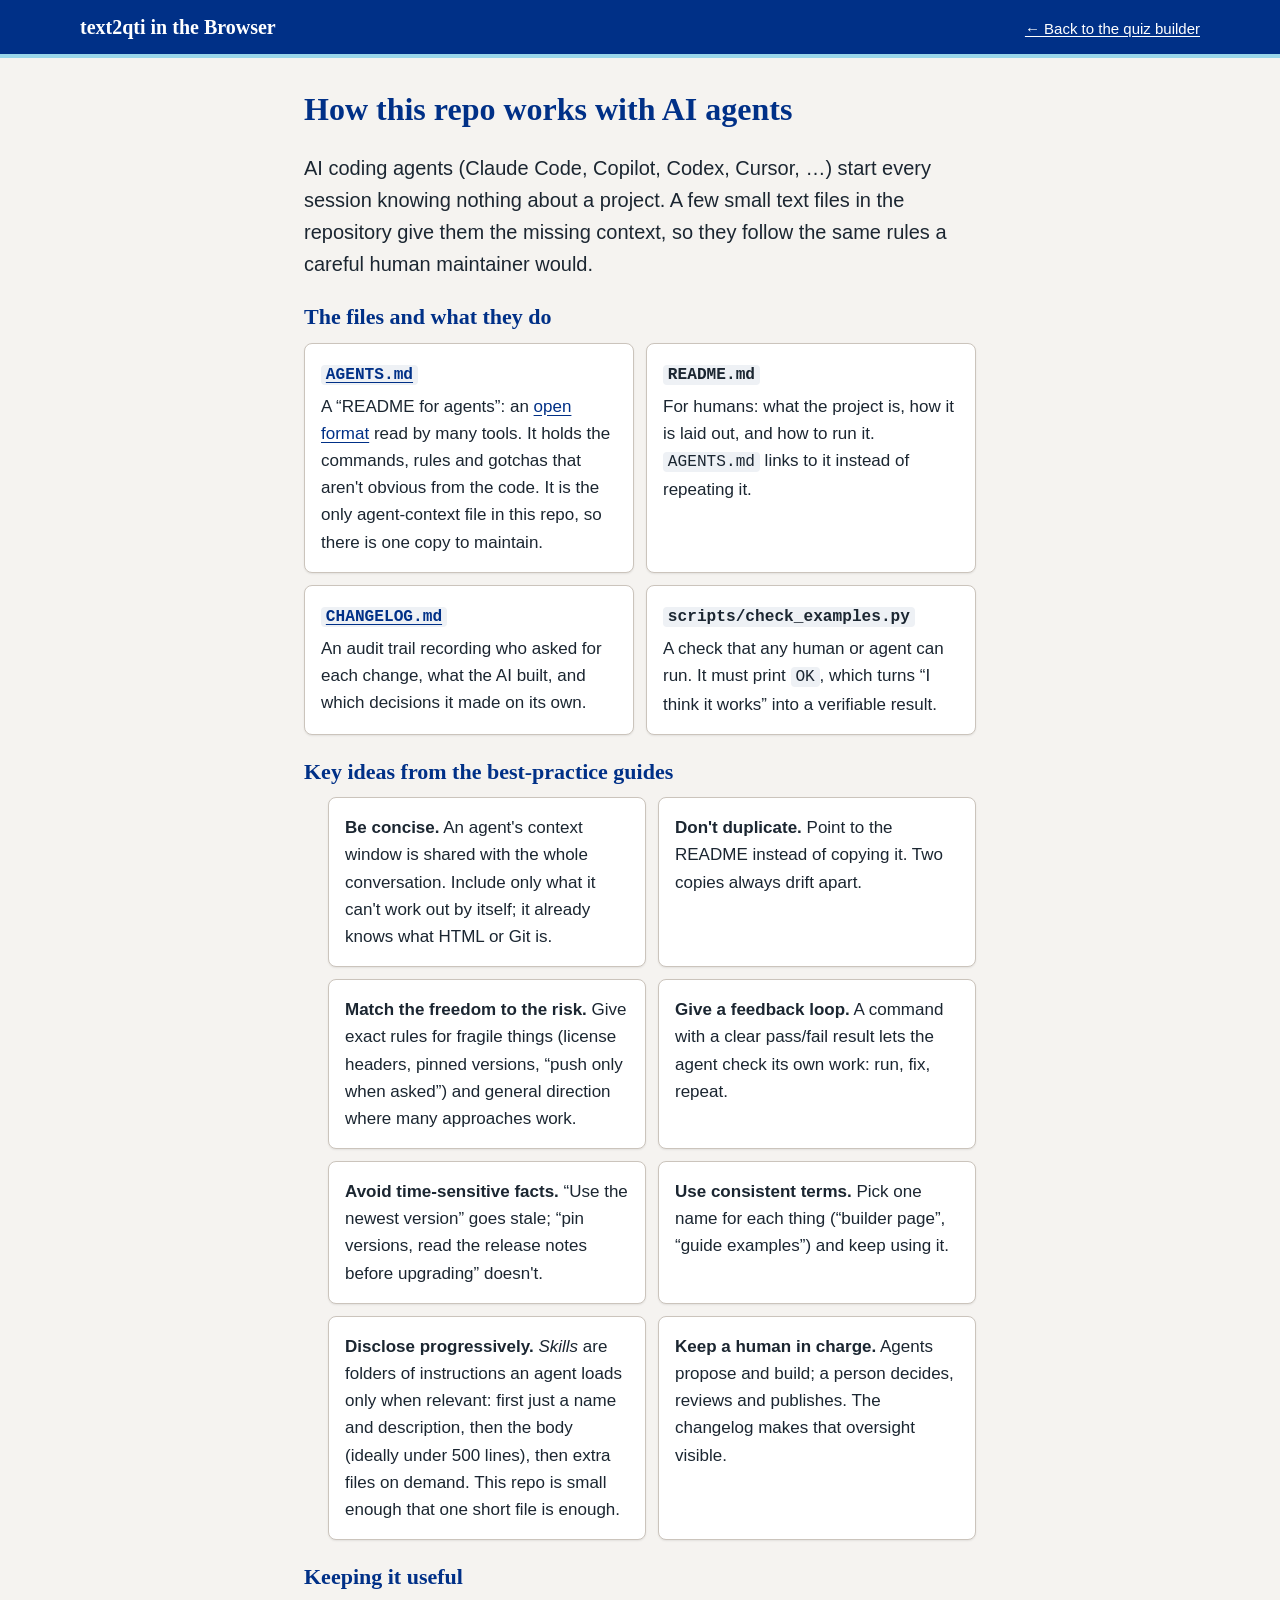
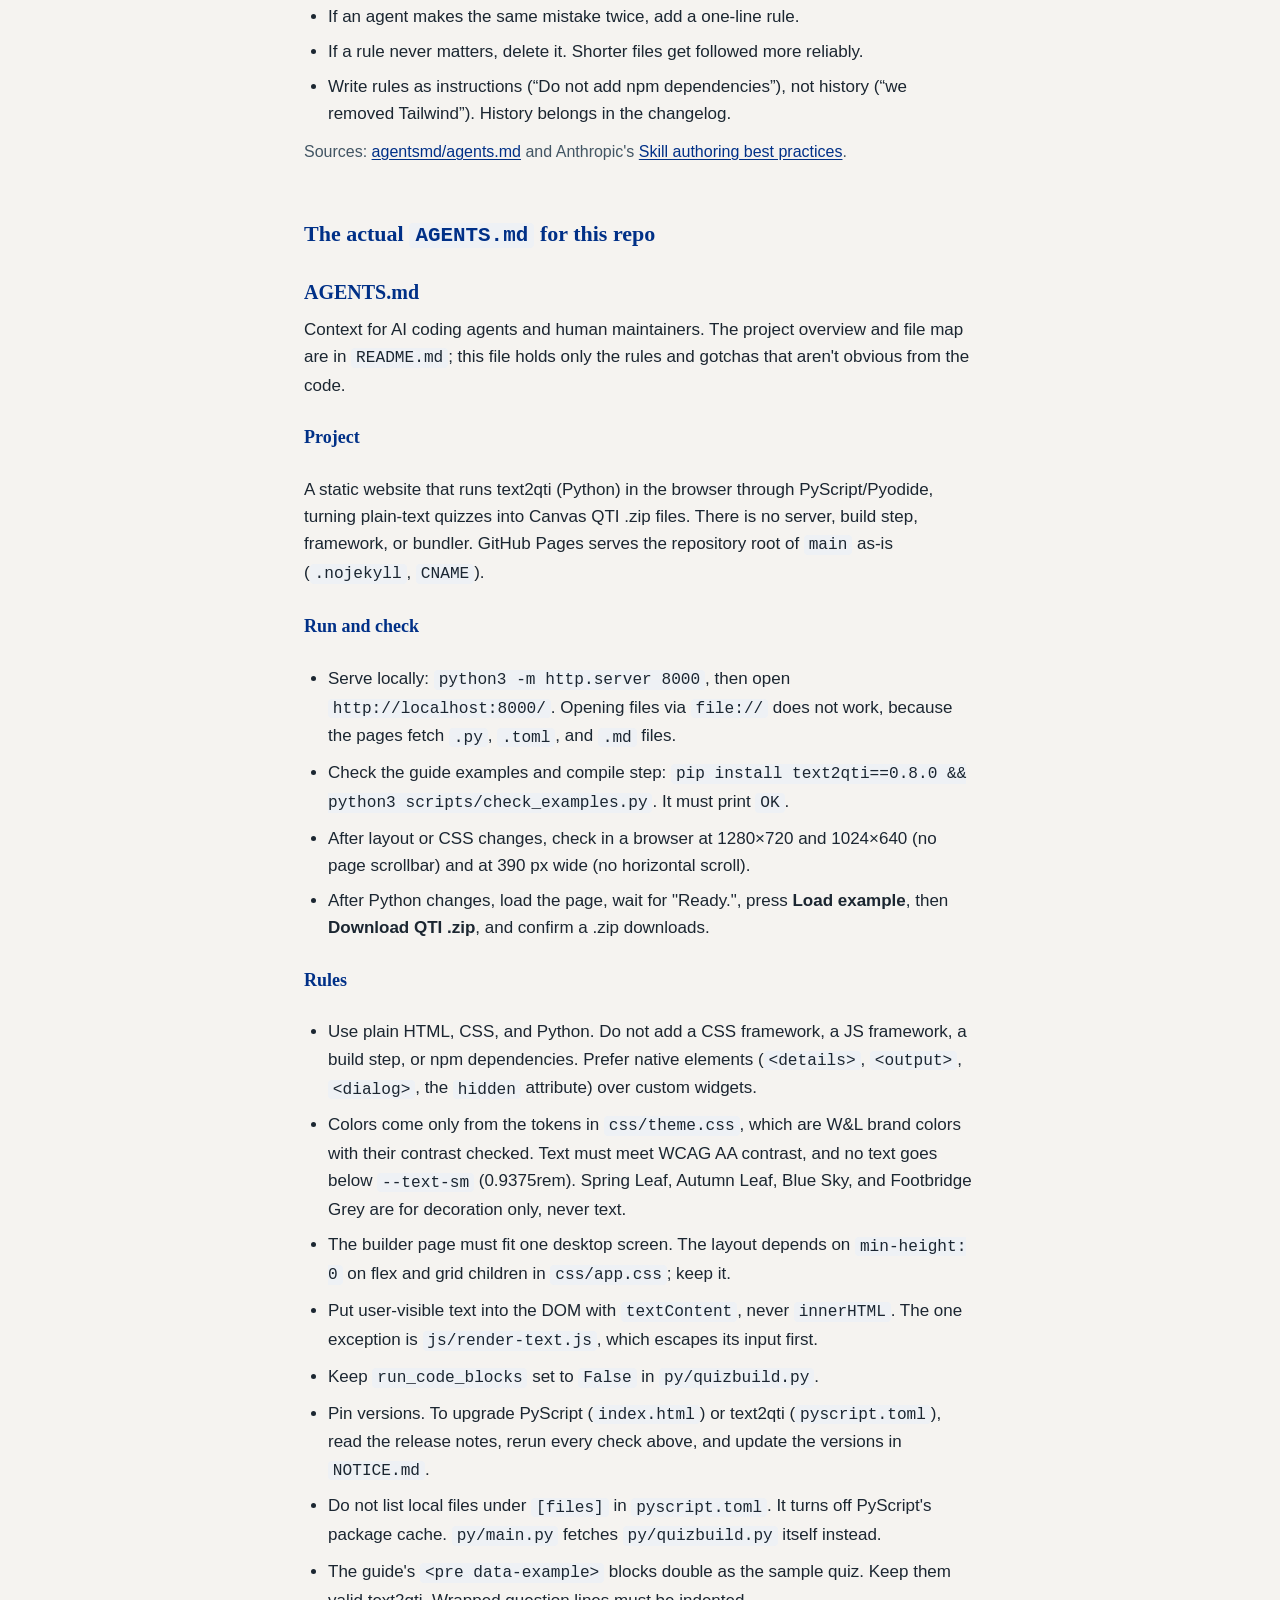
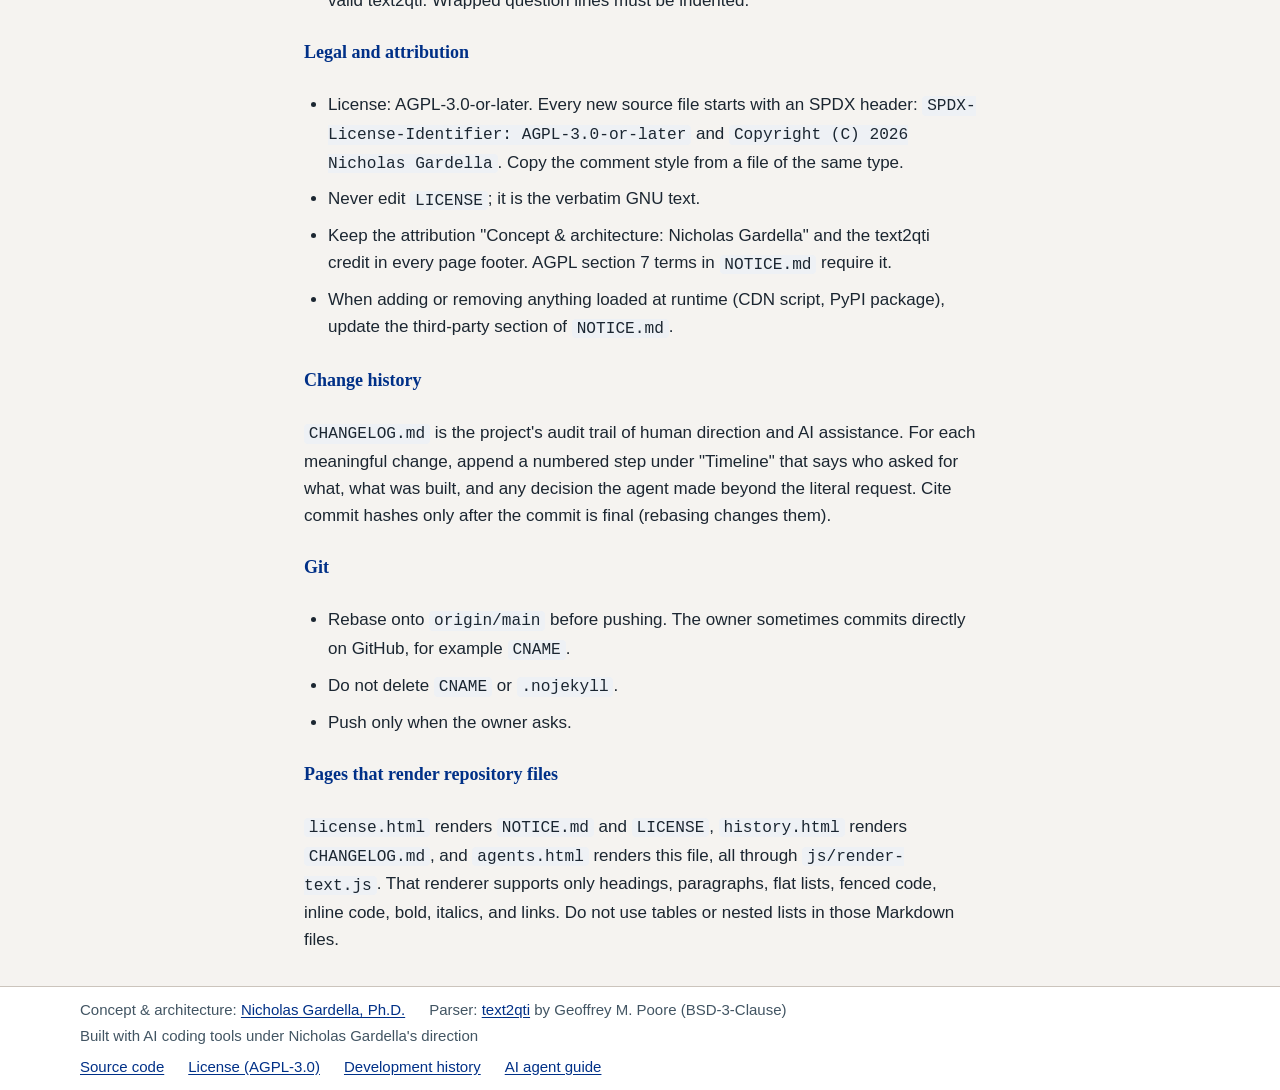
==== agents.html @ b8a6919c "Add AGENTS.md, example check script, and student agent guide page - AGENTS.md (agents.md format): le" ====
<!DOCTYPE html>
<!-- SPDX-License-Identifier: AGPL-3.0-or-later · Copyright (C) 2026 Nicholas Gardella -->
<html lang="en">
<head>
    <meta charset="UTF-8">
    <meta name="viewport" content="width=device-width, initial-scale=1">
    <title>How This Repo Works with AI Agents — text2qti in the Browser</title>
    <meta name="description" content="A student-friendly guide to AGENTS.md and agent skills: what they are, the best practices behind them, and how this repository uses them.">
    <link rel="stylesheet" href="css/theme.css">
    <link rel="stylesheet" href="css/doc.css">
    <script type="module" src="js/render-text.js"></script>
</head>
<body>
    <a class="skip-link" href="#content">Skip to content</a>

    <header class="site-header">
        <div class="site-header__inner">
            <p class="site-header__title"><a href="index.html">text2qti in the Browser</a></p>
            <p><a href="index.html">← Back to the quiz builder</a></p>
        </div>
    </header>

    <!-- Static summary for students, followed by the real AGENTS.md rendered
         by js/render-text.js (headings shifted down so this page keeps one <h1>). -->
    <main id="content" class="doc">
        <h1>How this repo works with AI agents</h1>

        <p class="doc__lede">AI coding agents (Claude Code, Copilot, Codex, Cursor, …) start every session knowing nothing about a project. A few small text files in the repository give them the missing context, so they follow the same rules a careful human maintainer would.</p>

        <section aria-labelledby="files">
            <h2 id="files">The files and what they do</h2>
            <dl class="points">
                <div class="card">
                    <dt><a href="AGENTS.md"><code>AGENTS.md</code></a></dt>
                    <dd>A “README for agents”: an <a href="https://agents.md/">open format</a> read by many tools. It holds the commands, rules and gotchas that aren't obvious from the code. It is the only agent-context file in this repo, so there is one copy to maintain.</dd>
                </div>
                <div class="card">
                    <dt><code>README.md</code></dt>
                    <dd>For humans: what the project is, how it is laid out, and how to run it. <code>AGENTS.md</code> links to it instead of repeating it.</dd>
                </div>
                <div class="card">
                    <dt><a href="history.html"><code>CHANGELOG.md</code></a></dt>
                    <dd>An audit trail recording who asked for each change, what the AI built, and which decisions it made on its own.</dd>
                </div>
                <div class="card">
                    <dt><code>scripts/check_examples.py</code></dt>
                    <dd>A check that any human or agent can run. It must print <code>OK</code>, which turns “I think it works” into a verifiable result.</dd>
                </div>
            </dl>
        </section>

        <section aria-labelledby="practices">
            <h2 id="practices">Key ideas from the best-practice guides</h2>
            <ul class="points">
                <li class="card"><strong>Be concise.</strong> An agent's context window is shared with the whole conversation. Include only what it can't work out by itself; it already knows what HTML or Git is.</li>
                <li class="card"><strong>Don't duplicate.</strong> Point to the README instead of copying it. Two copies always drift apart.</li>
                <li class="card"><strong>Match the freedom to the risk.</strong> Give exact rules for fragile things (license headers, pinned versions, “push only when asked”) and general direction where many approaches work.</li>
                <li class="card"><strong>Give a feedback loop.</strong> A command with a clear pass/fail result lets the agent check its own work: run, fix, repeat.</li>
                <li class="card"><strong>Avoid time-sensitive facts.</strong> “Use the newest version” goes stale; “pin versions, read the release notes before upgrading” doesn't.</li>
                <li class="card"><strong>Use consistent terms.</strong> Pick one name for each thing (“builder page”, “guide examples”) and keep using it.</li>
                <li class="card"><strong>Disclose progressively.</strong> <em>Skills</em> are folders of instructions an agent loads only when relevant: first just a name and description, then the body (ideally under 500 lines), then extra files on demand. This repo is small enough that one short file is enough.</li>
                <li class="card"><strong>Keep a human in charge.</strong> Agents propose and build; a person decides, reviews and publishes. The changelog makes that oversight visible.</li>
            </ul>
        </section>

        <section aria-labelledby="maintain">
            <h2 id="maintain">Keeping it useful</h2>
            <ul>
                <li>If an agent makes the same mistake twice, add a one-line rule.</li>
                <li>If a rule never matters, delete it. Shorter files get followed more reliably.</li>
                <li>Write rules as instructions (“Do not add npm dependencies”), not history (“we removed Tailwind”). History belongs in the changelog.</li>
            </ul>
            <p class="doc__note">Sources: <a href="https://github.com/agentsmd/agents.md">agentsmd/agents.md</a> and Anthropic's <a href="https://platform.claude.com/docs/en/agents-and-tools/agent-skills/best-practices">Skill authoring best practices</a>.</p>
        </section>

        <section class="rendered" aria-labelledby="actual-file">
            <h2 id="actual-file">The actual <code>AGENTS.md</code> for this repo</h2>
            <div data-render-src="AGENTS.md" data-render-format="markdown" data-heading-offset="2" aria-busy="true">
                <p>Loading… If this text doesn't change, read <a href="AGENTS.md">AGENTS.md</a> directly.</p>
            </div>
        </section>
    </main>

    <footer class="site-footer">
        <div class="site-footer__inner">
            <ul>
                <li>Concept &amp; architecture: <a href="https://n.gardella.cc/">Nicholas Gardella, Ph.D.</a></li>
                <li>Parser: <a href="https://github.com/gpoore/text2qti">text2qti</a> by Geoffrey M. Poore (BSD-3-Clause)</li>
                <li>Built with AI coding tools under Nicholas Gardella's direction</li>
            </ul>
            <ul aria-label="Project links">
                <li><a href="https://github.com/njg4ne/text2qti">Source code</a></li>
                <li><a href="license.html">License (AGPL-3.0)</a></li>
                <li><a href="history.html">Development history</a></li>
                <li><a href="agents.html">AI agent guide</a></li>
            </ul>
        </div>
    </footer>
</body>
</html>
---- css/theme.css ----
/* SPDX-License-Identifier: AGPL-3.0-or-later · Copyright (C) 2026 Nicholas Gardella */
/*
 * theme.css — shared look and feel for every page on the site.
 *
 * Colors come from the Washington and Lee brand guide
 * (my.wlu.edu → Brand Guide → Color and Typography). Raw brand colors are
 * declared once as --wl-* tokens; everything else uses *semantic* tokens
 * (--color-text, --color-link, ...) so a page never hard-codes a hex value.
 *
 * Contrast notes (WCAG 2.2, measured against white unless noted):
 *   W&L Blue  #003087  ~12.6:1  body links, primary button, header background
 *   Slate     #425563   ~7.6:1  secondary text
 *   Brick     #861F41   ~9.6:1  error text
 *   Cannan    #00843D   ~4.8:1  success text (AA for normal text)
 *   Blue Ridge #0076A8  ~4.9:1  focus ring (non-text needs 3:1)
 *   Liberty Hall Grey #707372 ~4.8:1  form-control borders (non-text needs 3:1)
 *   Spring Leaf, Autumn Leaf, Blue Sky and Footbridge Grey fail as text on
 *   white, so they are only used as decorative accents / tinted backgrounds.
 *
 * Typography: the brand's primary face is Palatino (headings); Arial is the
 * approved sans-serif substitute (body/UI). Sizes never drop below 1rem for
 * reading text or 0.9375rem (15px) for secondary text.
 */

/* ---------- Tokens ---------- */
:root {
  /* Brand palette (primary) */
  --wl-blue: #003087;
  --wl-liberty-grey: #707372;
  /* Brand palette (secondary — keep under ~50% of any design) */
  --wl-slate: #425563;
  --wl-brick: #861f41;
  --wl-blue-ridge: #0076a8;
  --wl-cannan-green: #00843d;
  --wl-autumn-leaf: #f0b323;
  --wl-blue-sky: #99d6ea;
  --wl-footbridge-grey: #cbc4bc;

  /* Semantic colors */
  --color-bg: #f5f3f0;          /* very light tint of Footbridge Grey */
  --color-surface: #ffffff;
  --color-text: #1b2631;        /* near-black, slate-leaning */
  --color-text-muted: var(--wl-slate);
  --color-link: var(--wl-blue);
  --color-border: var(--wl-footbridge-grey);   /* decorative dividers */
  --color-control-border: var(--wl-liberty-grey); /* inputs: needs 3:1 */
  --color-focus: var(--wl-blue-ridge);
  --color-code-bg: #eef1f5;
  --color-header-bg: var(--wl-blue);
  --color-header-text: #ffffff;
  --color-header-accent: var(--wl-blue-sky);
  --color-success: var(--wl-cannan-green);
  --color-error: var(--wl-brick);
  --color-error-bg: #f9edf1;
  --color-warning-bg: #fdf4dc;
  --color-warning-edge: var(--wl-autumn-leaf);
  --color-info-bg: #e9f5fa;
  --color-info-edge: var(--wl-blue-ridge);

  /* Type */
  --font-heading: Palatino, "Palatino Linotype", "Book Antiqua", "URW Palladio L", "Times New Roman", serif;
  --font-body: Arial, "Helvetica Neue", Helvetica, sans-serif;
  --font-mono: ui-monospace, "SF Mono", Menlo, Consolas, "Liberation Mono", monospace;
  --text-sm: 0.9375rem;  /* smallest size used anywhere */
  --text-base: 1rem;
  --text-lg: 1.25rem;
  --text-xl: 1.625rem;

  /* Spacing scale (one place to tune density) */
  --space-1: 0.25rem;
  --space-2: 0.5rem;
  --space-3: 0.75rem;
  --space-4: 1rem;
  --space-5: 1.5rem;
  --space-6: 2rem;

  --radius: 0.5rem;
  --shadow: 0 1px 2px rgb(0 0 0 / 0.08);
  --page-max: 72rem;

  /* The brand is a light design; tell the UA so form controls match. */
  color-scheme: light;
}

/* ---------- Reset / base ---------- */
/* border-box everywhere so padding + border never push an element past its
   container (the old page's source of stray scrollbars). */
*,
*::before,
*::after {
  box-sizing: border-box;
}

html {
  -webkit-text-size-adjust: 100%;
  text-size-adjust: 100%;
}

body {
  margin: 0;
  background: var(--color-bg);
  color: var(--color-text);
  font-family: var(--font-body);
  font-size: var(--text-base);
  line-height: 1.5;
}

h1,
h2,
h3 {
  font-family: var(--font-heading);
  line-height: 1.2;
  margin: 0;
}

p,
ol,
ul,
pre {
  margin: 0;
}

a {
  color: var(--color-link);
  text-underline-offset: 0.15em;
}
a:hover {
  text-decoration-thickness: 2px;
}

/* One consistent, highly visible focus indicator for keyboard users. */
:focus-visible {
  outline: 3px solid var(--color-focus);
  outline-offset: 2px;
}

code,
pre,
kbd,
textarea {
  font-family: var(--font-mono);
}

code,
kbd {
  font-size: 0.95em;
  background: var(--color-code-bg);
  border-radius: 0.25rem;
  padding: 0.05em 0.3em;
}

pre {
  font-size: var(--text-sm);
  background: var(--color-code-bg);
  border-radius: var(--radius);
  padding: var(--space-3);
  overflow-x: auto;      /* long lines scroll inside the block, not the page */
  white-space: pre;
}

/* Visually hidden but still announced by screen readers. */
.visually-hidden {
  position: absolute;
  width: 1px;
  height: 1px;
  overflow: hidden;
  clip-path: inset(50%);
  white-space: nowrap;
}

.skip-link {
  position: absolute;
  left: var(--space-4);
  top: -10rem;
  z-index: 10;
  background: var(--color-surface);
  padding: var(--space-2) var(--space-4);
  border-radius: var(--radius);
}
.skip-link:focus {
  top: var(--space-2);
}

/* ---------- Site header / footer (shared by all pages) ---------- */
.site-header {
  background: var(--color-header-bg);
  color: var(--color-header-text);
  border-bottom: 4px solid var(--color-header-accent);
}

.site-header__inner,
.site-footer__inner {
  max-width: var(--page-max);
  margin-inline: auto;
  padding: var(--space-3) var(--space-4);
  display: flex;
  flex-wrap: wrap;
  align-items: baseline;
  justify-content: space-between;
  gap: var(--space-2) var(--space-5);
}

.site-header h1 {
  font-size: var(--text-xl);
}

.site-header a {
  color: inherit;
}

.site-header p {
  font-size: var(--text-sm);
}

.site-footer {
  border-top: 1px solid var(--color-border);
  background: var(--color-surface);
  color: var(--color-text-muted);
  font-size: var(--text-sm);
}

.site-footer ul {
  list-style: none;
  padding: 0;
  display: flex;
  flex-wrap: wrap;
  gap: var(--space-1) var(--space-5);
}

/* ---------- Reusable pieces ---------- */
.card {
  background: var(--color-surface);
  border: 1px solid var(--color-border);
  border-radius: var(--radius);
  box-shadow: var(--shadow);
  padding: var(--space-4);
}

/* Callouts: tinted background + colored left edge. Text stays dark so the
   contrast never depends on the accent color. */
.callout {
  border-left: 4px solid var(--color-info-edge);
  background: var(--color-info-bg);
  border-radius: var(--radius);
  padding: var(--space-3) var(--space-4);
}
.callout--warning {
  border-left-color: var(--color-warning-edge);
  background: var(--color-warning-bg);
}
.callout > * + * {
  margin-top: var(--space-1);
}

.button {
  font: inherit;
  font-weight: 700;
  border-radius: var(--radius);
  padding: var(--space-2) var(--space-5);
  border: 2px solid var(--wl-blue);
  cursor: pointer;
  min-height: 2.75rem;   /* comfortable touch target */
}
.button--primary {
  background: var(--wl-blue);
  color: #fff;
}
.button--primary:hover:not(:disabled) {
  background: #00246a;
}
.button--secondary {
  background: var(--color-surface);
  color: var(--wl-blue);
}
.button--secondary:hover:not(:disabled) {
  background: var(--color-info-bg);
}
.button:disabled {
  cursor: progress;
  opacity: 0.6;
}

@media (prefers-reduced-motion: no-preference) {
  .button {
    transition: background-color 120ms ease;
  }
}
---- css/doc.css ----
/* SPDX-License-Identifier: AGPL-3.0-or-later · Copyright (C) 2026 Nicholas Gardella */
/*
 * doc.css — layout for long-form help pages (canvas-import.html).
 * Normal document flow: the page scrolls, and line length is capped at a
 * comfortable reading measure (~70 characters).
 */

.site-header .site-header__title {  /* beats `.site-header p` in theme.css */
  font-family: var(--font-heading);
  font-size: var(--text-lg);
  font-weight: 700;
}

.site-header__title a {
  text-decoration: none;
}

.doc {
  max-width: 44rem;
  margin-inline: auto;
  padding: var(--space-6) var(--space-4);
  display: flex;
  flex-direction: column;
  gap: var(--space-5);
  font-size: 1.0625rem;
  line-height: 1.6;
}

.doc h1 {
  font-size: 2rem;
  color: var(--wl-blue);
}

.doc h2 {
  font-size: 1.375rem;
  color: var(--wl-blue);
  margin-bottom: var(--space-2);
  /* Keep headings clear of the top edge when jumped to from the TOC. */
  scroll-margin-top: var(--space-4);
}

.doc section > * + * {
  margin-top: var(--space-3);
}

.doc ol,
.doc ul {
  padding-left: 1.5rem;
}

.doc li + li {
  margin-top: var(--space-2);
}

.doc__lede {
  font-size: var(--text-lg);
}

.doc__toc {
  border-left: 4px solid var(--wl-blue-sky);
  padding-left: var(--space-4);
}

.doc__toc h2 {
  font-family: var(--font-body);
  font-size: var(--text-base);
  color: var(--color-text);
}

.doc__note {
  color: var(--color-text-muted);
  font-size: var(--text-base);
}

.doc .button {
  display: inline-block;
  text-decoration: none;
}

@media (prefers-reduced-motion: no-preference) {
  html {
    scroll-behavior: smooth;
  }
}

/* ---------- Pages rendered from repository text (license.html, history.html) ---------- */
/* Flow spacing for content injected by js/render-text.js (at any depth,
   since the license text sits inside a wrapper <div>). */
.rendered :where(h1, h2, h3, h4, p, ul, ol, pre, details, div) + * {
  margin-top: var(--space-3);
}

.rendered h2,
.rendered h3 {
  margin-top: var(--space-6);
}

.rendered h3 {
  font-size: var(--text-lg);
  color: var(--wl-blue);
}

.rendered h4 {
  font-family: var(--font-heading);
  font-size: 1.125rem;
  color: var(--wl-blue);
  margin-top: var(--space-5);
  scroll-margin-top: var(--space-4);
}

/* License clauses like "a) ..." and sample notices are indented in the source. */
.rendered .indented {
  margin-left: var(--space-5);
  padding-left: var(--space-3);
  border-left: 2px solid var(--color-border);
}

.license-toc {
  background: var(--color-surface);
  border: 1px solid var(--color-border);
  border-radius: var(--radius);
  padding: var(--space-3) var(--space-4);
}

.license-toc summary {
  cursor: pointer;
  font-weight: 700;
}

.license-toc ol {
  list-style: none;
  padding-left: 0;
  margin-top: var(--space-2);
}

/* Long license lines wrap rather than forcing sideways scrolling. */
.rendered pre {
  white-space: pre-wrap;
}

/* ---------- Skimmable point grids (agents.html) ---------- */
.points {
  list-style: none;
  padding: 0;
  margin: 0;
  display: grid;
  grid-template-columns: repeat(auto-fit, minmax(min(100%, 18rem), 1fr));
  gap: var(--space-3);
}

.doc .points li + li {
  margin-top: 0;   /* the grid gap handles spacing */
}

.points dt {
  font-weight: 700;
}

.points dd {
  margin: var(--space-1) 0 0;
}
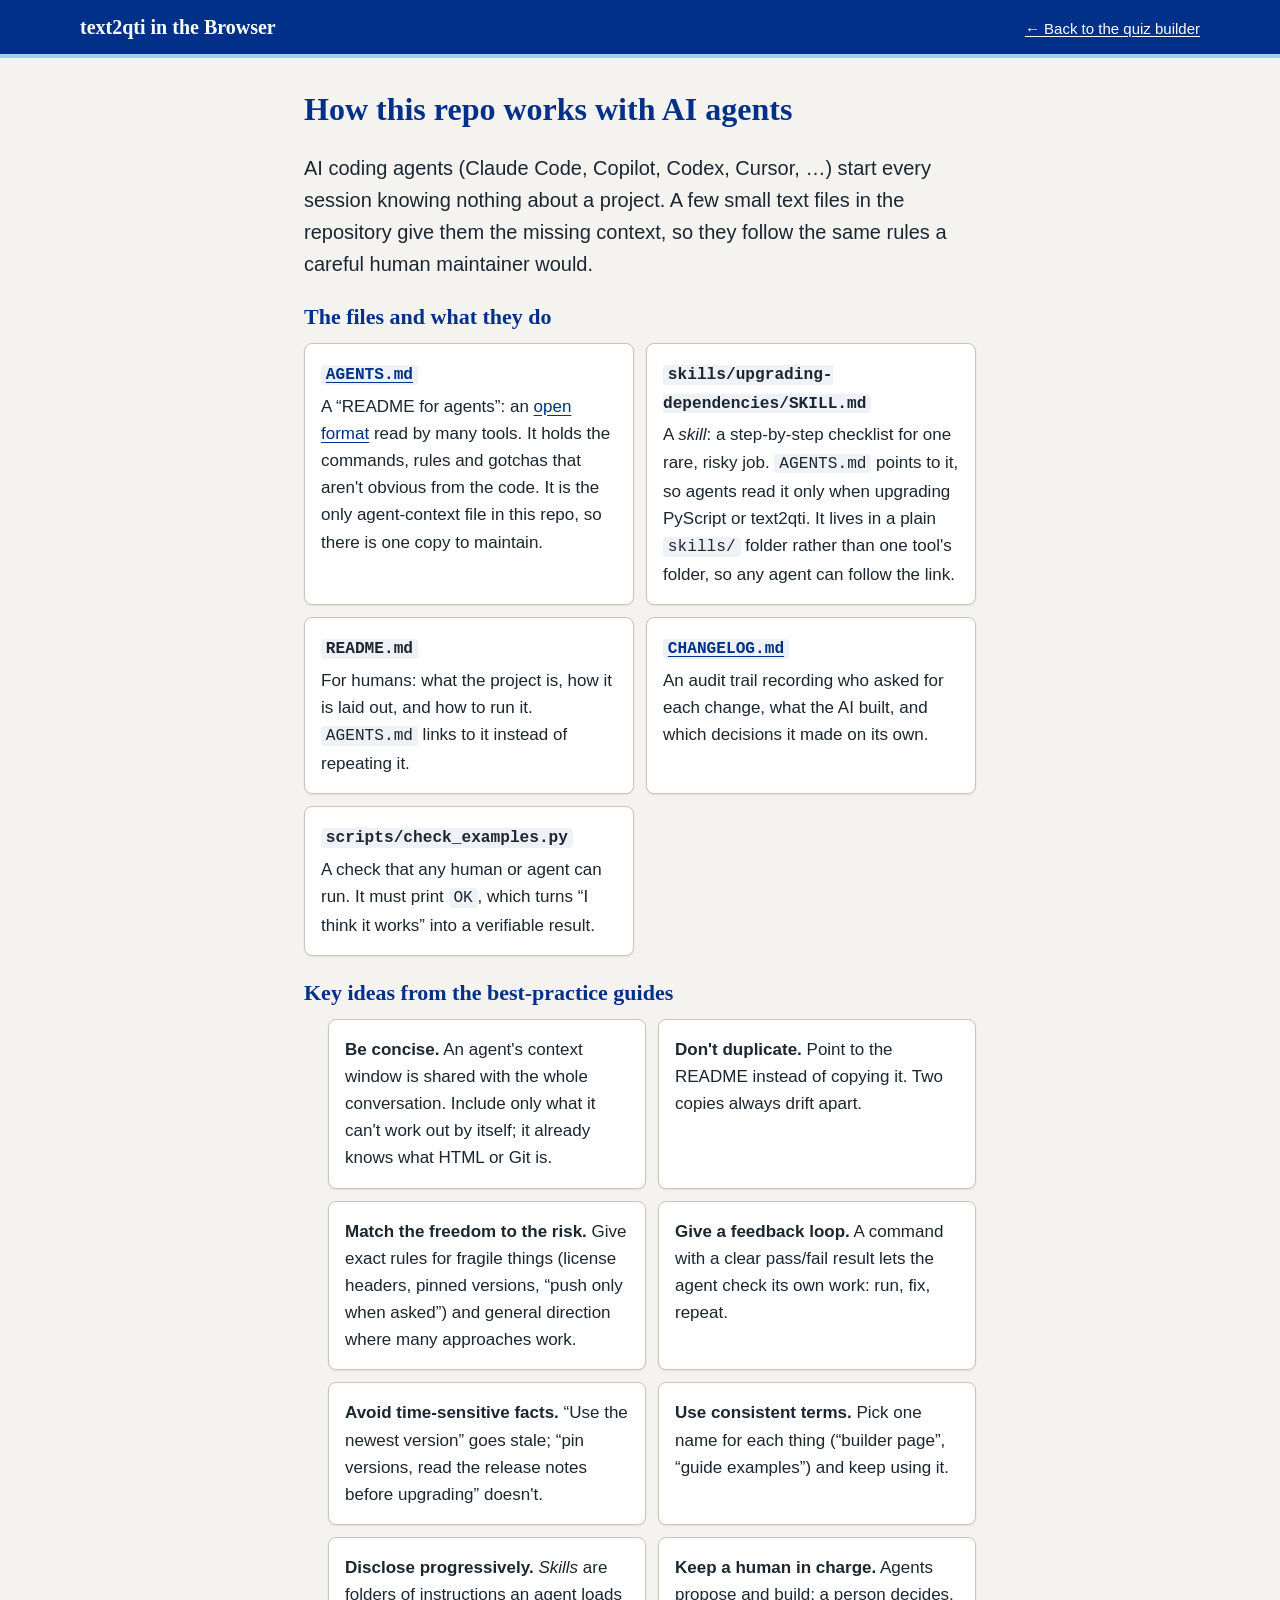
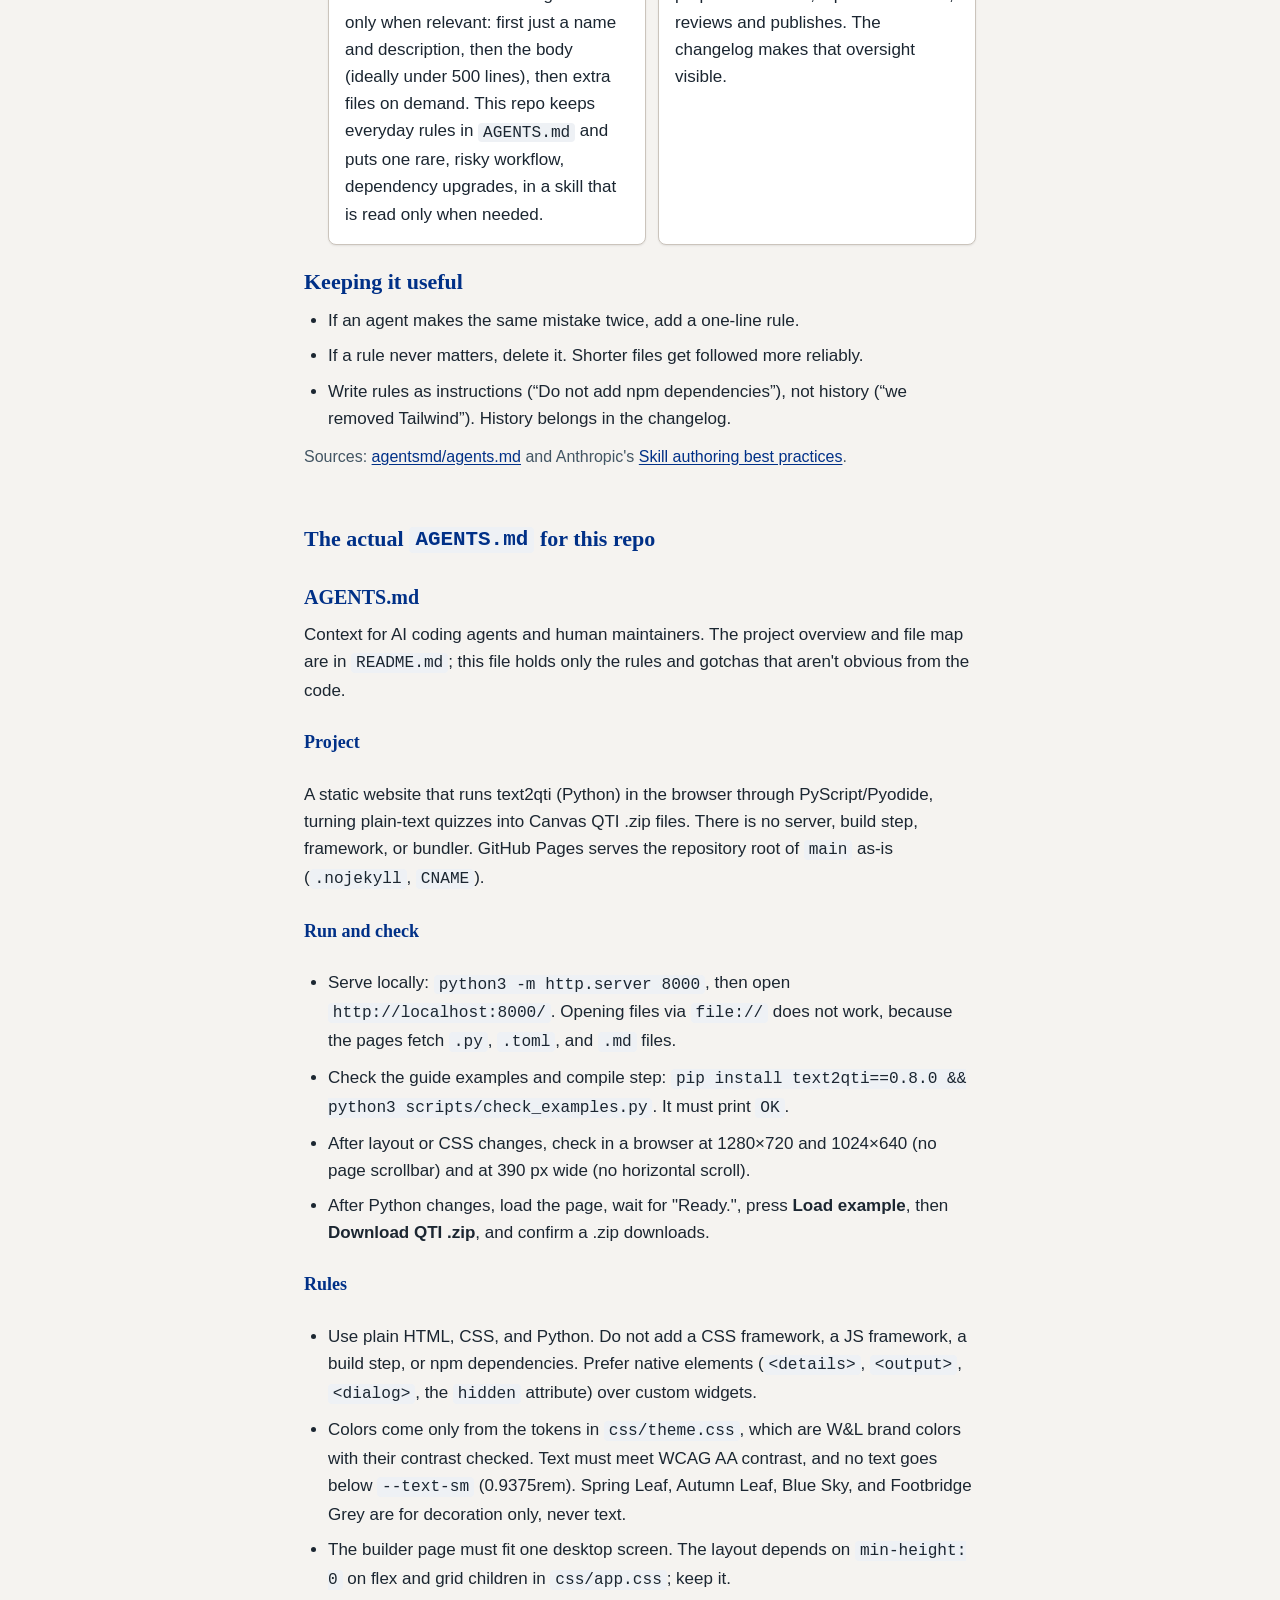
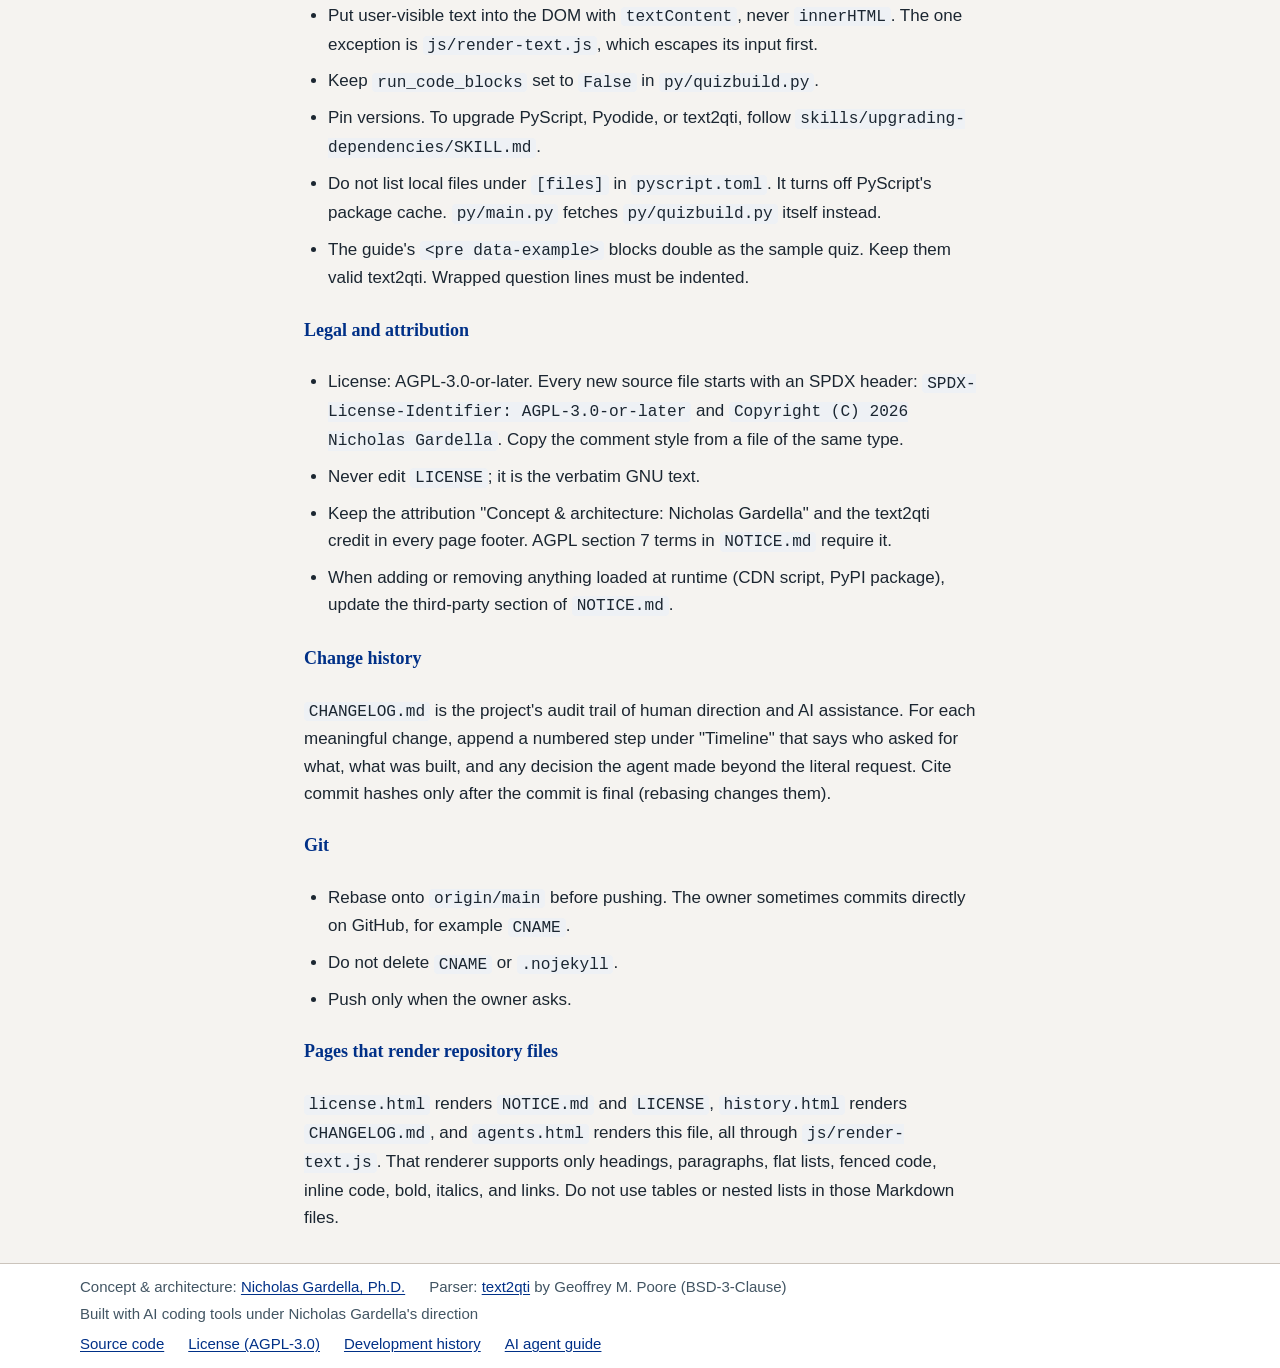
==== commit 68ec1ae2: "Add upgrading-dependencies skill linked from AGENTS.md Co-Authored-By: Claude Opus 5.5 <noreply@anth" ====
--- a/agents.html
+++ b/agents.html
@@ -35,6 +35,10 @@
                     <dd>A “README for agents”: an <a href="https://agents.md/">open format</a> read by many tools. It holds the commands, rules and gotchas that aren't obvious from the code. It is the only agent-context file in this repo, so there is one copy to maintain.</dd>
                 </div>
                 <div class="card">
+                    <dt><code>skills/upgrading-dependencies/SKILL.md</code></dt>
+                    <dd>A <em>skill</em>: a step-by-step checklist for one rare, risky job. <code>AGENTS.md</code> points to it, so agents read it only when upgrading PyScript or text2qti. It lives in a plain <code>skills/</code> folder rather than one tool's folder, so any agent can follow the link.</dd>
+                </div>
+                <div class="card">
                     <dt><code>README.md</code></dt>
                     <dd>For humans: what the project is, how it is laid out, and how to run it. <code>AGENTS.md</code> links to it instead of repeating it.</dd>
                 </div>
@@ -58,7 +62,7 @@
                 <li class="card"><strong>Give a feedback loop.</strong> A command with a clear pass/fail result lets the agent check its own work: run, fix, repeat.</li>
                 <li class="card"><strong>Avoid time-sensitive facts.</strong> “Use the newest version” goes stale; “pin versions, read the release notes before upgrading” doesn't.</li>
                 <li class="card"><strong>Use consistent terms.</strong> Pick one name for each thing (“builder page”, “guide examples”) and keep using it.</li>
-                <li class="card"><strong>Disclose progressively.</strong> <em>Skills</em> are folders of instructions an agent loads only when relevant: first just a name and description, then the body (ideally under 500 lines), then extra files on demand. This repo is small enough that one short file is enough.</li>
+                <li class="card"><strong>Disclose progressively.</strong> <em>Skills</em> are folders of instructions an agent loads only when relevant: first just a name and description, then the body (ideally under 500 lines), then extra files on demand. This repo keeps everyday rules in <code>AGENTS.md</code> and puts one rare, risky workflow, dependency upgrades, in a skill that is read only when needed.</li>
                 <li class="card"><strong>Keep a human in charge.</strong> Agents propose and build; a person decides, reviews and publishes. The changelog makes that oversight visible.</li>
             </ul>
         </section>
